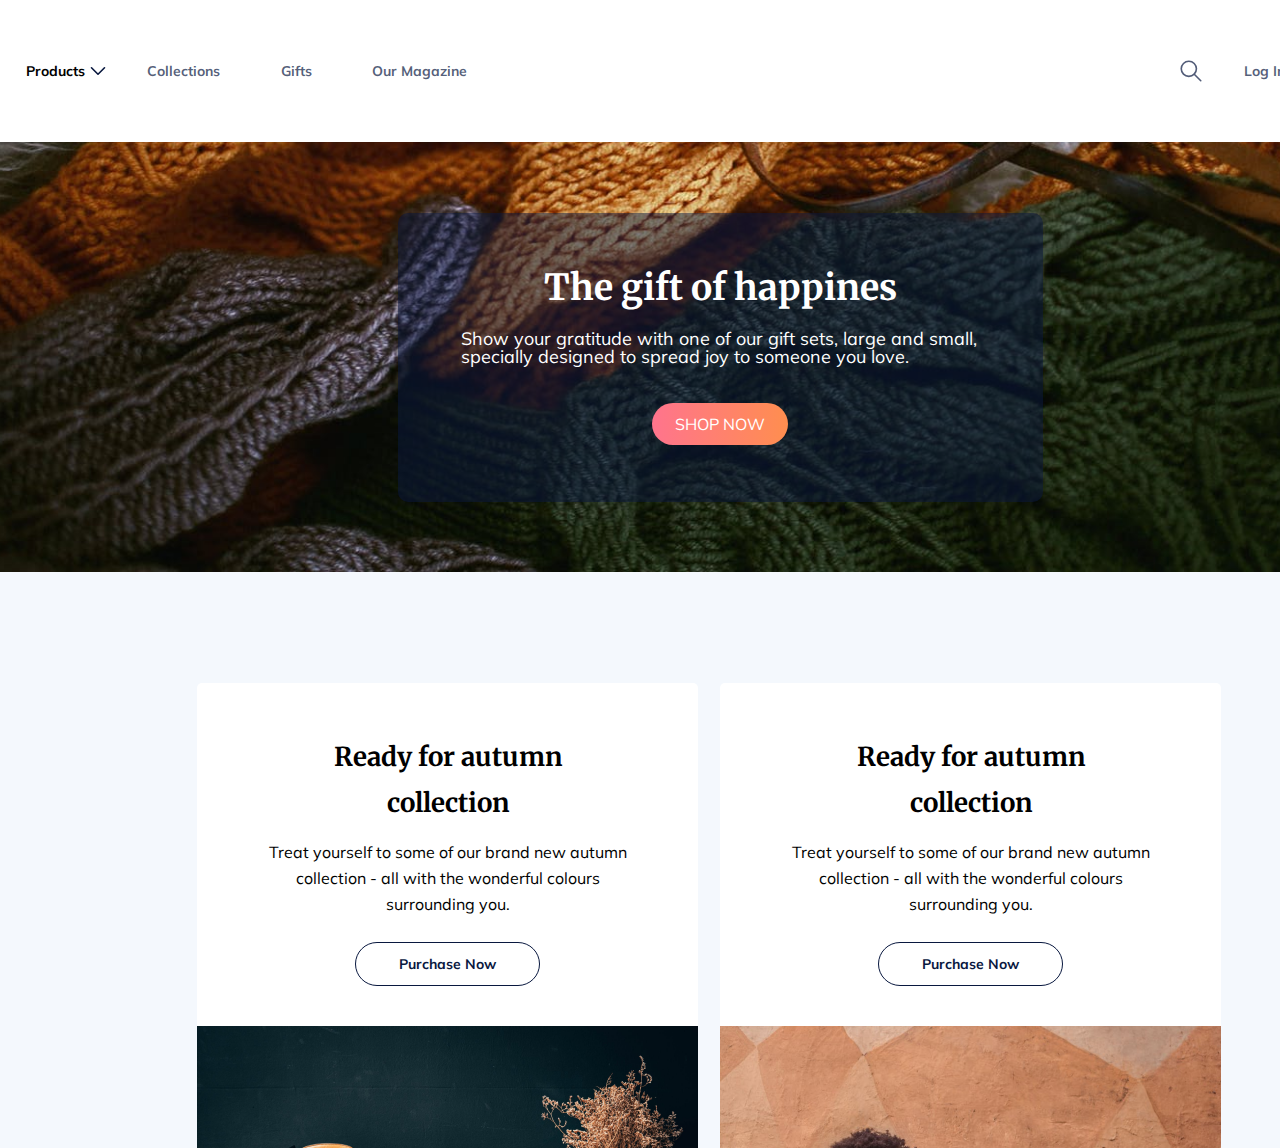
==== gun_3/index.html @ b55fb75c "Add files via upload" ====
<!DOCTYPE html>
<html lang="en">
<head>
    <meta charset="UTF-8">
    <meta http-equiv="X-UA-Compatible" content="IE=edge">
    <meta name="viewport" content="width=device-width, initial-scale=1.0">
    <link rel="stylesheet" href="main.css">
    <link rel="preconnect" href="https://fonts.gstatic.com">
    <link href="https://fonts.googleapis.com/css2?family=Merriweather:wght@400;700&family=Mulish:wght@400;700&display=swap" rel="stylesheet">    
    <title>Gun_4</title>
</head>
<body>  
    <div class="zemin">
    <div class="navigator">
          <div class="leftmenu">
        <h1>Products <svg width="26" height="26" viewBox="0 0 26 26" fill="none" xmlns="http://www.w3.org/2000/svg">
            <path d="M6.5 9.75L13 16.25L19.5 9.75" stroke="#09183F" stroke-width="1.625" stroke-linecap="round" stroke-linejoin="round"/>
            </svg></h1>
            <h2>Collections</h2>
            <h2>Gifts</h2>
            <h2>Our Magazine</h2>   
           </div>
           <div class="rightmenu">
            <svg width="26" height="26" viewBox="0 0 26 26" fill="none" xmlns="http://www.w3.org/2000/svg">
                <g opacity="0.7">
                <path d="M10.8333 18.4167C15.0215 18.4167 18.4167 15.0215 18.4167 10.8333C18.4167 6.64517 15.0215 3.25 10.8333 3.25C6.64517 3.25 3.25 6.64517 3.25 10.8333C3.25 15.0215 6.64517 18.4167 10.8333 18.4167Z" stroke="#09183F" stroke-width="1.625" stroke-linecap="round" stroke-linejoin="round"/>
                <path d="M22.75 22.75L16.25 16.25" stroke="#09183F" stroke-width="1.625" stroke-linecap="round" stroke-linejoin="round"/>
                </g>
                </svg>
                <h6>Log In</h6>
                <h1 class="button">Sign Up</h1>
            </div>                 
    </div>
    <div class="topmenu">
       
        <div class="siyah">
            <h1>The gift of happines</h1>
        <h2>Show your gratitude with one of our gift sets, large and small, specially designed to spread joy to someone you love.</h2>
        <h3 class="button">SHOP NOW</h3>
        </div>
     </div>
    <div class="bottommenu">
                <div class="shopmenu">
                    <h1>Ready for autumn collection</h1>
                    <h2>Treat yourself to some of our brand new autumn collection - all with the wonderful colours surrounding you.</h2>
                    <h3>Purchase Now</h3>
                    <img src="agac.png" width="501px">
                </div>
                <div class="shopmenu">
                    <h1>Ready for autumn collection</h1>
                    <h2>Treat yourself to some of our brand new autumn collection - all with the wonderful colours surrounding you.</h2>
                    <h3>Purchase Now</h3>
                    <img src="sac.png"width="501px">
                </div>
    </div>
    </div>
</body>
</html>
---- gun_3/main.css ----
@import url(reset.css);
body{
    font-family: 'Merriweather', serif;
    font-family: 'Mulish', sans-serif;
    width: 1440px;
}
.zemin{
    background-color: #F4F8FD;
}
.zemin .navigator{
    display: flex;
    justify-content: space-between;
    font-size: 14px;
    font-weight: bold;
    align-content: center;
    padding-top: 50px;
    padding-bottom: 50px;
    background-color: #FFFFFF;
}
.zemin .navigator .leftmenu{
    display: flex;
    justify-content: flex-start;
}
.zemin .navigator .leftmenu h1{
    display: flex;
    align-items: center;
    justify-content: center;
    margin-right: 26px;
    margin-left: 26px;
}
.zemin .navigator .leftmenu h2{
    display: flex;
    align-items: center;
    justify-content: center;
    margin-left: 10px;
    margin-right: 50.50px;
    color:  rgba(9, 24, 63, 0.7);

}
.zemin .navigator .rightmenu{
    display: flex;
    justify-content: center;
    align-items: center;
}
.zemin .navigator .rightmenu h6{
    margin: 0  40px;
    color:  rgba(9, 24, 63, 0.7);

}
.button{
    display: flex;
    justify-content: center;
    align-items: center;
    border-radius: 50px;
    width: 115px;
    height: 42px;
    color: #FFF;
    background: rgb(255,116,141);
    background: linear-gradient(90deg, rgba(255,116,141,1) 0%, rgba(255,142,79,1) 100%);
}
.topmenu img{
    position: relative;
    
}
.topmenu h1{
    margin-bottom: 24px;
    font-family: 'Merriweather', serif;
    font-size: 36px;
    font-weight: bold;
}
.topmenu h2{
    margin-bottom: 37px;
    font-family: 'Mulish', sans-serif;
    font-size: 18px;
    width: 519px;
}
.topmenu h3{
    width: 136px;
}
.topmenu {
    background-image: url('orgu.png');
    background-size: 1440px 430px;
    width: 1440px;
    height: 430px;
    display: flex;
    justify-content: center;
    flex-direction: column;
    align-items: center;
    color: white;
}
.topmenu .siyah{
    padding: 57px 63px;
    position: absolute;
    display: flex;
    justify-content: center;
    flex-direction: column;
    align-items: center;
    border-radius: 10px ;
    background-color:rgba(9, 24, 63, 50%);
}
.bottommenu{
    display: flex;
    justify-content: center;
    align-items:center
}

















.bottommenu{
    margin-top: 111px;
    display: flex;
}
.bottommenu .shopmenu{
    border-radius: 5px;
    background-color: #FFF;
    justify-content: center;
    align-items: center;
    display: flex;
    flex-direction: column;
    text-align: center;
    margin-right: 22px;
}
.bottommenu .shopmenu h1{
    width: 271px;
    line-height: 46px;
    display: flex;
    justify-content: center;
    align-items: center;
    font-size: 26px;
    font-weight: bold;
    font-family: 'Merriweather', serif;
    margin-top: 51px;
    margin-bottom: 13px;
}
.bottommenu .shopmenu h2{
    width: 379px;
    line-height: 26px;
    display: flex;
    justify-content: center;
    align-items:center;
    font-size: 16px;
    margin-bottom: 25px;
}
.bottommenu .shopmenu h3{
    color: #09183F;
    background-color: #FFF;
    width: 183.52px;
    height: 42px;
    display: flex;
    justify-content: center;
    align-items: center;
    font-size: 14px;
    font-weight: bold;
    border-radius: 50px;
    border:1px solid #09183F;
    margin-bottom: 40px;
}
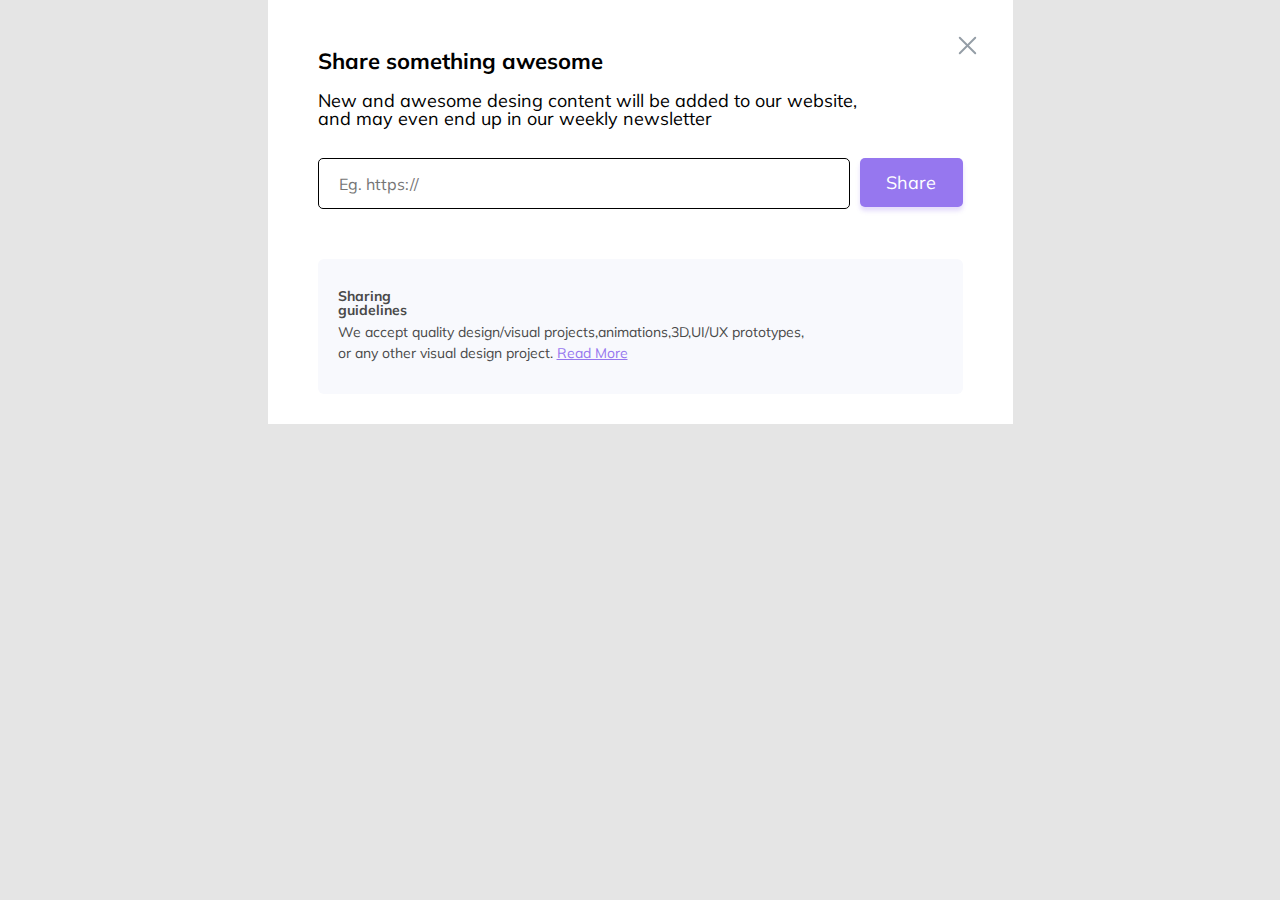
==== commit fae9fa32: "Add files via upload" ====
--- a/gun_3/index.html
+++ b/gun_3/index.html
@@ -4,55 +4,41 @@
     <meta charset="UTF-8">
     <meta http-equiv="X-UA-Compatible" content="IE=edge">
     <meta name="viewport" content="width=device-width, initial-scale=1.0">
+    <link rel="preconnect" href="https://fonts.gstatic.com">
+    <link href="https://fonts.googleapis.com/css2?family=Mulish:wght@600;700&display=swap" rel="stylesheet"> 
     <link rel="stylesheet" href="main.css">
-    <link rel="preconnect" href="https://fonts.gstatic.com">
-    <link href="https://fonts.googleapis.com/css2?family=Merriweather:wght@400;700&family=Mulish:wght@400;700&display=swap" rel="stylesheet">    
-    <title>Gun_4</title>
+    <title>gun_3</title>
 </head>
-<body>  
-    <div class="zemin">
-    <div class="navigator">
-          <div class="leftmenu">
-        <h1>Products <svg width="26" height="26" viewBox="0 0 26 26" fill="none" xmlns="http://www.w3.org/2000/svg">
-            <path d="M6.5 9.75L13 16.25L19.5 9.75" stroke="#09183F" stroke-width="1.625" stroke-linecap="round" stroke-linejoin="round"/>
-            </svg></h1>
-            <h2>Collections</h2>
-            <h2>Gifts</h2>
-            <h2>Our Magazine</h2>   
-           </div>
-           <div class="rightmenu">
-            <svg width="26" height="26" viewBox="0 0 26 26" fill="none" xmlns="http://www.w3.org/2000/svg">
-                <g opacity="0.7">
-                <path d="M10.8333 18.4167C15.0215 18.4167 18.4167 15.0215 18.4167 10.8333C18.4167 6.64517 15.0215 3.25 10.8333 3.25C6.64517 3.25 3.25 6.64517 3.25 10.8333C3.25 15.0215 6.64517 18.4167 10.8333 18.4167Z" stroke="#09183F" stroke-width="1.625" stroke-linecap="round" stroke-linejoin="round"/>
-                <path d="M22.75 22.75L16.25 16.25" stroke="#09183F" stroke-width="1.625" stroke-linecap="round" stroke-linejoin="round"/>
-                </g>
-                </svg>
-                <h6>Log In</h6>
-                <h1 class="button">Sign Up</h1>
-            </div>                 
-    </div>
-    <div class="topmenu">
-       
-        <div class="siyah">
-            <h1>The gift of happines</h1>
-        <h2>Show your gratitude with one of our gift sets, large and small, specially designed to spread joy to someone you love.</h2>
-        <h3 class="button">SHOP NOW</h3>
+<body>
+    <div class="container">
+      <div class="exitbutton">
+        <svg width="31" height="31" viewBox="0 0 31 31" fill="none" xmlns="http://www.w3.org/2000/svg">
+            <g opacity="0.5">
+            <path d="M23.25 7.75L7.75 23.25" stroke="#2C3E50" stroke-width="1.9375" stroke-linecap="round" stroke-linejoin="round"/>
+            <path d="M7.75 7.75L23.25 23.25" stroke="#2C3E50" stroke-width="1.9375" stroke-linecap="round" stroke-linejoin="round"/>
+            </g>
+            </svg></div>
+            <div class="texts">
+                <div class="tittle">
+                <p>Share something awesome</p>
+            </div>
+            
+             <div class="text">
+                <p>New and awesome desing content will be added to our website, and may even end up in our weekly newsletter </p>
+            </div>
         </div>
-     </div>
-    <div class="bottommenu">
-                <div class="shopmenu">
-                    <h1>Ready for autumn collection</h1>
-                    <h2>Treat yourself to some of our brand new autumn collection - all with the wonderful colours surrounding you.</h2>
-                    <h3>Purchase Now</h3>
-                    <img src="agac.png" width="501px">
-                </div>
-                <div class="shopmenu">
-                    <h1>Ready for autumn collection</h1>
-                    <h2>Treat yourself to some of our brand new autumn collection - all with the wonderful colours surrounding you.</h2>
-                    <h3>Purchase Now</h3>
-                    <img src="sac.png"width="501px">
-                </div>
+        <div class="share">
+        <input type="text" placeholder="Eg. https://">
+        <label>Share</label>
+        </div>
+        <div class="guideandaccept">
+        <div class="guide"><p>Sharing guidelines</p>
+        </div>
+        <div class="accept"><p>We accept quality design/visual projects,animations,3D,UI/UX prototypes, or any other visual design project. <span>Read More</span></p>
     </div>
     </div>
+    </div>
+  
+
 </body>
 </html>--- a/gun_3/main.css
+++ b/gun_3/main.css
@@ -1,172 +1,92 @@
 @import url(reset.css);
-body{
-    font-family: 'Merriweather', serif;
+body{   
     font-family: 'Mulish', sans-serif;
-    width: 1440px;
+    background-color: #e5e5e5;
+     display: flex;
+     flex-direction: column;
+     align-items: center;    
 }
-.zemin{
-    background-color: #F4F8FD;
+.container{
+  background-color:#FFFFFF;
+  display: flex;
+  flex-direction: column;
+  padding-left: 50px;
+  padding-top: 50px;
+  padding-right: 50px;
+  padding-bottom: 30px;
+  position: relative;
+  
 }
-.zemin .navigator{
+.container .exitbutton{
+    position: absolute;
+    top:30px;  
+    right: 30px;
+}
+  .tittle{
+    font-size: 22px;
+    font-weight: bold;
+    margin-bottom: 20px;
+}
+.text{
+     font-size: 18px;
+     margin-bottom: 30px;
+     width: 557px;
+}
+.share{
     display: flex;
     justify-content: space-between;
-    font-size: 14px;
-    font-weight: bold;
-    align-content: center;
-    padding-top: 50px;
-    padding-bottom: 50px;
-    background-color: #FFFFFF;
 }
-.zemin .navigator .leftmenu{
-    display: flex;
-    justify-content: flex-start;
-}
-.zemin .navigator .leftmenu h1{
-    display: flex;
-    align-items: center;
-    justify-content: center;
-    margin-right: 26px;
-    margin-left: 26px;
-}
-.zemin .navigator .leftmenu h2{
-    display: flex;
-    align-items: center;
-    justify-content: center;
-    margin-left: 10px;
-    margin-right: 50.50px;
-    color:  rgba(9, 24, 63, 0.7);
-
-}
-.zemin .navigator .rightmenu{
+.share label{
+    background-color: #9677EF;
     display: flex;
     justify-content: center;
     align-items: center;
-}
-.zemin .navigator .rightmenu h6{
-    margin: 0  40px;
-    color:  rgba(9, 24, 63, 0.7);
+    border-radius:5px;
+    width: 103px;
+    height: 49px;
+    font-size: 18px;
+    margin-left: 10px;
+    color: #FFFFFF;
+    box-shadow: 0 4px 4px  rgba(150, 119, 239, 0.25);
 
 }
-.button{
-    display: flex;
-    justify-content: center;
-    align-items: center;
-    border-radius: 50px;
-    width: 115px;
-    height: 42px;
-    color: #FFF;
-    background: rgb(255,116,141);
-    background: linear-gradient(90deg, rgba(255,116,141,1) 0%, rgba(255,142,79,1) 100%);
-}
-.topmenu img{
-    position: relative;
+.share input{
+    border:1px solid;
+    width: 510px;
+    padding-left: 20px;
+    height: 49px;
+    border-radius: 5px;
     
 }
-.topmenu h1{
-    margin-bottom: 24px;
-    font-family: 'Merriweather', serif;
-    font-size: 36px;
+.guideandaccept {
+    margin-top: 50px;
+    border-radius: 6px;
+    background-color: #F8F9FD;
+    
+}
+.guideandaccept .guide{
+    font-size: 14px;
     font-weight: bold;
+    width: 124px;
+    height: 18px;
+    color: #494949;
+    margin-top: 30px;
+    margin-left: 20px;
+    
 }
-.topmenu h2{
-    margin-bottom: 37px;
-    font-family: 'Mulish', sans-serif;
-    font-size: 18px;
-    width: 519px;
+.guideandaccept .accept{
+    font-size: 14px;
+    color: #494949;
+    width: 467px;
+    line-height: 21px;
+     margin-top: 15px;
+    margin-bottom: 30px;
+    margin-left: 20px;
+    
 }
-.topmenu h3{
-    width: 136px;
-}
-.topmenu {
-    background-image: url('orgu.png');
-    background-size: 1440px 430px;
-    width: 1440px;
-    height: 430px;
-    display: flex;
-    justify-content: center;
-    flex-direction: column;
-    align-items: center;
-    color: white;
-}
-.topmenu .siyah{
-    padding: 57px 63px;
-    position: absolute;
-    display: flex;
-    justify-content: center;
-    flex-direction: column;
-    align-items: center;
-    border-radius: 10px ;
-    background-color:rgba(9, 24, 63, 50%);
-}
-.bottommenu{
-    display: flex;
-    justify-content: center;
-    align-items:center
+.guideandaccept span{
+    text-decoration: underline;
+
+    color:#9677EF;
 }
 
-
-
-
-
-
-
-
-
-
-
-
-
-
-
-
-
-.bottommenu{
-    margin-top: 111px;
-    display: flex;
-}
-.bottommenu .shopmenu{
-    border-radius: 5px;
-    background-color: #FFF;
-    justify-content: center;
-    align-items: center;
-    display: flex;
-    flex-direction: column;
-    text-align: center;
-    margin-right: 22px;
-}
-.bottommenu .shopmenu h1{
-    width: 271px;
-    line-height: 46px;
-    display: flex;
-    justify-content: center;
-    align-items: center;
-    font-size: 26px;
-    font-weight: bold;
-    font-family: 'Merriweather', serif;
-    margin-top: 51px;
-    margin-bottom: 13px;
-}
-.bottommenu .shopmenu h2{
-    width: 379px;
-    line-height: 26px;
-    display: flex;
-    justify-content: center;
-    align-items:center;
-    font-size: 16px;
-    margin-bottom: 25px;
-}
-.bottommenu .shopmenu h3{
-    color: #09183F;
-    background-color: #FFF;
-    width: 183.52px;
-    height: 42px;
-    display: flex;
-    justify-content: center;
-    align-items: center;
-    font-size: 14px;
-    font-weight: bold;
-    border-radius: 50px;
-    border:1px solid #09183F;
-    margin-bottom: 40px;
-}
-    